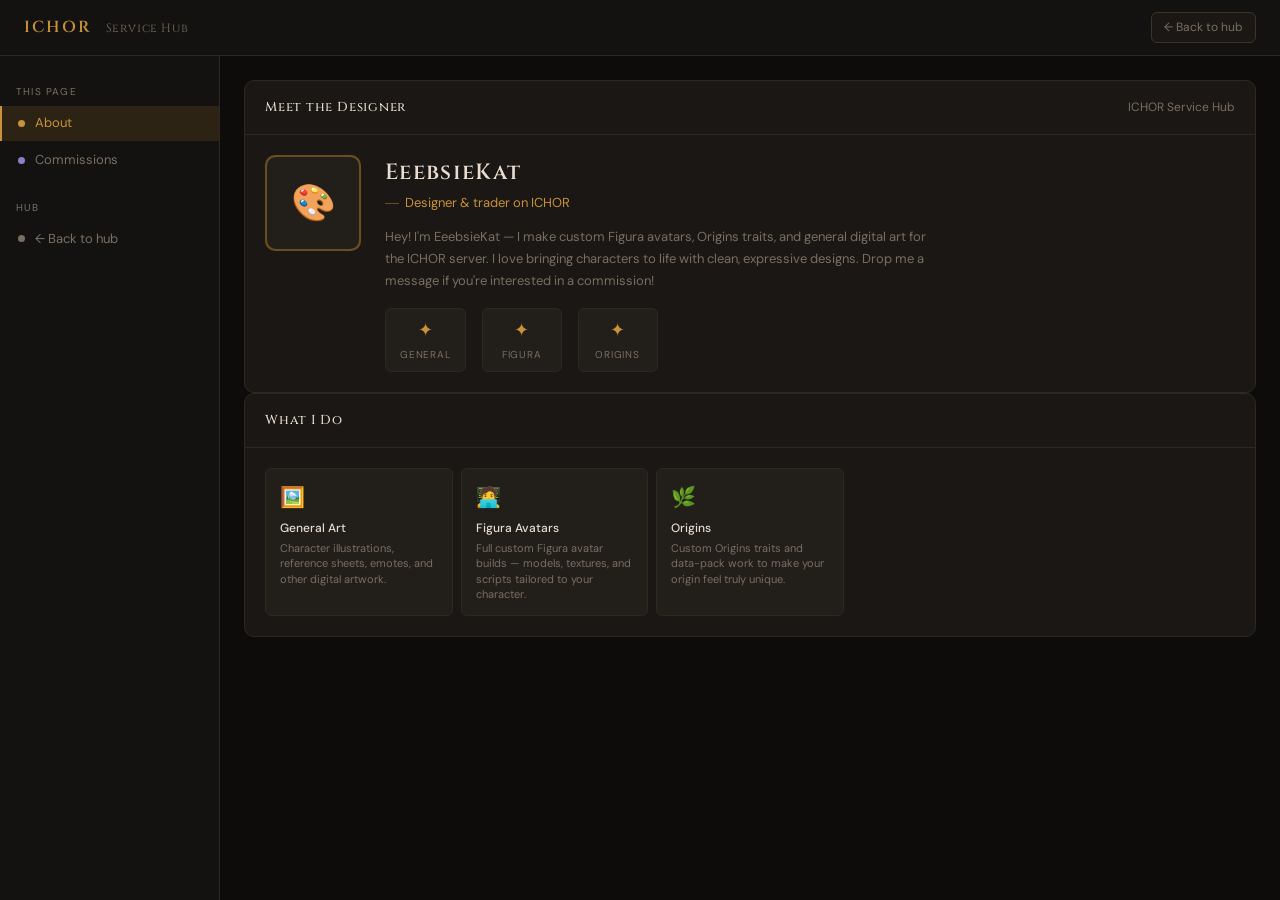
==== designer.html @ 7ddbd387 "Added a designer page! Added designer.html and updated index.html to have it on the sidebar" ====
<!DOCTYPE html>
<html lang="en">
<head>
<meta charset="UTF-8">
<meta name="viewport" content="width=device-width, initial-scale=1.0">
<title>ICHOR Service Hub — Meet the Designer</title>
<link rel="preconnect" href="https://fonts.googleapis.com">
<link href="https://fonts.googleapis.com/css2?family=Cinzel:wght@400;500;600&family=DM+Sans:wght@300;400;500&display=swap" rel="stylesheet">
<style>
:root {
  --bg:#0e0c0b; --bg2:#141210; --surface:#1a1714; --surface2:#221e1a;
  --border:#2e2820; --border2:#3d3428; --text:#e8ddd0; --muted:#7a6e62;
  --accent:#c9913a; --accent-dim:#6b4e20; --accent-glow:#c9913a22;
  --purple:#8b7fc7; --purple-dim:#3d3860;
  --teal:#5fa88a; --teal-dim:#1f3d30;
  --pink:#c97eab; --pink-dim:#4d2640;
  --red:#c0463a; --red-dim:#3d1510;
  --green:#7aab6e; --green-dim:#1f3318;
  --gold:#d4af37; --gold-dim:#4a3d10;
  --r-common:#7aab6e; --r-uncommon:#6eaabf; --r-rare:#8b7fc7;
  --r-epic:#c97eab; --r-unique:#d4793a; --r-legendary:#d4af37;
  --radius:10px; --radius-sm:6px; --t:0.18s ease;
}

*,*::before,*::after{box-sizing:border-box;margin:0;padding:0}
body{font-family:'DM Sans',sans-serif;background:var(--bg);color:var(--text);font-size:14px;line-height:1.6;min-height:100vh}
::-webkit-scrollbar{width:6px} ::-webkit-scrollbar-track{background:var(--bg)} ::-webkit-scrollbar-thumb{background:var(--border2);border-radius:3px}

/* Layout */
.app{display:grid;grid-template-columns:220px 1fr;grid-template-rows:56px 1fr;min-height:100vh}

/* Topbar */
.topbar{grid-column:1/-1;background:var(--bg2);border-bottom:1px solid var(--border);display:flex;align-items:center;padding:0 1.5rem;gap:1rem}
.logo{font-family:'Cinzel',serif;font-size:16px;font-weight:600;color:var(--accent);letter-spacing:.12em;flex-shrink:0}
.logo span{color:var(--muted);font-weight:400;font-size:12px;margin-left:8px;letter-spacing:.05em}
.topbar-right{margin-left:auto;display:flex;align-items:center;gap:8px}
.back-btn{background:var(--surface);border:1px solid var(--border2);border-radius:var(--radius-sm);color:var(--muted);font-family:'DM Sans',sans-serif;font-size:12px;padding:5px 12px;cursor:pointer;transition:var(--t);display:flex;align-items:center;gap:6px;text-decoration:none}
.back-btn:hover{color:var(--text);border-color:var(--accent-dim)}

/* Sidebar */
.sidebar{background:var(--bg2);border-right:1px solid var(--border);padding:1rem 0;display:flex;flex-direction:column;gap:2px;overflow-y:auto}
.nav-sec{padding:.75rem 1rem .25rem;font-size:10px;letter-spacing:.12em;text-transform:uppercase;color:var(--muted)}
.nav-item{display:flex;align-items:center;gap:10px;padding:7px 1rem;font-size:13px;color:var(--muted);cursor:pointer;border-left:2px solid transparent;transition:var(--t);user-select:none}
.nav-item:hover{color:var(--text);background:var(--surface)}
.nav-item.active{color:var(--accent);border-left-color:var(--accent);background:var(--accent-glow)}
.nav-dot{width:7px;height:7px;border-radius:50%;flex-shrink:0}

/* Main */
.main{overflow-y:auto;padding:1.5rem;display:flex;flex-direction:column;gap:1.5rem}

/* Panels */
.panel{background:var(--surface);border:1px solid var(--border);border-radius:var(--radius);overflow:hidden}
.ph{padding:1rem 1.25rem;border-bottom:1px solid var(--border);display:flex;align-items:center;gap:10px;flex-wrap:wrap}
.pt-title{font-family:'Cinzel',serif;font-size:13px;font-weight:500;color:var(--text);letter-spacing:.06em}
.ps{font-size:12px;color:var(--muted);margin-left:auto}
.pb-body{padding:1.25rem}

/* Hero */
.hero{display:grid;grid-template-columns:auto 1fr;gap:1.5rem;align-items:start}
.avatar-wrap{position:relative;flex-shrink:0}
.avatar{width:96px;height:96px;border-radius:var(--radius);background:var(--surface2);border:2px solid var(--accent-dim);display:flex;align-items:center;justify-content:center;font-size:36px;position:relative;overflow:hidden}
.avatar-glow{position:absolute;inset:-1px;border-radius:var(--radius);border:1px solid var(--accent);opacity:.4;pointer-events:none}
.designer-name{font-family:'Cinzel',serif;font-size:22px;font-weight:600;color:var(--text);letter-spacing:.06em;margin-bottom:.2rem}
.designer-handle{font-size:13px;color:var(--accent);margin-bottom:.75rem;display:flex;align-items:center;gap:6px}
.designer-handle::before{content:'';width:14px;height:1px;background:var(--accent-dim)}
.designer-bio{font-size:13px;color:var(--muted);line-height:1.7;max-width:560px}
.stat-row{display:flex;gap:1rem;margin-top:1rem;flex-wrap:wrap}
.stat{background:var(--surface2);border:1px solid var(--border);border-radius:var(--radius-sm);padding:8px 14px;text-align:center;min-width:80px}
.stat-v{font-family:'Cinzel',serif;font-size:18px;color:var(--accent)}
.stat-l{font-size:10px;color:var(--muted);text-transform:uppercase;letter-spacing:.08em;margin-top:1px}

/* Specialties */
.spec-grid{display:grid;grid-template-columns:repeat(auto-fill,minmax(180px,1fr));gap:8px}
.spec-card{background:var(--surface2);border:1px solid var(--border);border-radius:var(--radius-sm);padding:12px 14px;transition:var(--t)}
.spec-card:hover{border-color:var(--border2)}
.spec-icon{font-size:20px;margin-bottom:6px}
.spec-name{font-size:12px;font-weight:500;color:var(--text);margin-bottom:3px}
.spec-desc{font-size:11px;color:var(--muted);line-height:1.4}

/* Commission tabs */
.tabs{display:flex;border-bottom:1px solid var(--border);margin-bottom:1rem}
.tab{padding:8px 14px;font-size:12px;color:var(--muted);cursor:pointer;border-bottom:2px solid transparent;margin-bottom:-1px;transition:var(--t);user-select:none}
.tab:hover{color:var(--text)} .tab.active{color:var(--accent);border-bottom-color:var(--accent)}

/* Gallery grid */
.gallery{display:grid;grid-template-columns:repeat(auto-fill,minmax(240px,1fr));gap:10px}
.gallery-card{background:var(--surface2);border:1px solid var(--border);border-radius:var(--radius-sm);overflow:hidden;transition:var(--t);cursor:default}
.gallery-card:hover{border-color:var(--border2);transform:translateY(-1px)}
.gallery-img{width:100%;aspect-ratio:4/3;background:var(--bg);display:flex;align-items:center;justify-content:center;font-size:32px;color:var(--muted);border-bottom:1px solid var(--border);position:relative;overflow:hidden}
.gallery-img-placeholder{display:flex;flex-direction:column;align-items:center;gap:6px}
.gallery-img-placeholder .ph-label{font-size:10px;color:var(--muted);letter-spacing:.06em;text-transform:uppercase}
.img-url-hint{position:absolute;inset:0;background:rgba(0,0,0,.7);display:flex;align-items:center;justify-content:center;opacity:0;transition:var(--t);font-size:11px;color:var(--muted);text-align:center;padding:1rem}
.gallery-card:hover .img-url-hint{opacity:1}
.gallery-meta{padding:10px 12px}
.gallery-title{font-size:12px;font-weight:500;color:var(--text);margin-bottom:2px}
.gallery-desc{font-size:11px;color:var(--muted);line-height:1.4;margin-bottom:6px}
.gallery-tags{display:flex;flex-wrap:wrap;gap:4px}
.gtag{font-size:10px;padding:2px 6px;border-radius:3px;font-weight:500}
.gtag.general{background:var(--teal-dim);color:var(--teal)}
.gtag.figura{background:var(--purple-dim);color:var(--purple)}
.gtag.origins{background:var(--pink-dim);color:var(--pink)}
.gtag.other{background:var(--gold-dim);color:var(--gold)}

/* Empty gallery state */
.gallery-empty{grid-column:1/-1;border:1px dashed var(--border);border-radius:var(--radius-sm);padding:2rem;text-align:center;color:var(--muted);font-size:13px}
.gallery-empty a{color:var(--accent);text-decoration:none}
.gallery-empty a:hover{text-decoration:underline}

/* Section label */
.section-label{font-size:10px;letter-spacing:.12em;text-transform:uppercase;color:var(--muted);margin-bottom:.5rem}

/* Divider */
.divider{height:1px;background:var(--border);margin:.5rem 0}

/* Util */
.hidden{display:none!important}

@media(max-width:700px){
  .app{grid-template-columns:1fr;grid-template-rows:56px auto 1fr}
  .sidebar{grid-row:2;flex-direction:row;flex-wrap:wrap;padding:.5rem;border-right:none;border-bottom:1px solid var(--border);overflow-x:auto}
  .nav-sec{display:none}
  .nav-item{border-left:none;border-bottom:2px solid transparent;padding:6px 10px;font-size:12px}
  .nav-item.active{border-left-color:transparent;border-bottom-color:var(--accent)}
  .hero{grid-template-columns:1fr}
  .avatar{width:72px;height:72px;font-size:28px}
  .gallery{grid-template-columns:1fr}
  .spec-grid{grid-template-columns:1fr 1fr}
}
</style>
</head>
<body>
<div class="app">
  <header class="topbar">
    <div class="logo">ICHOR <span>Service Hub</span></div>
    <div class="topbar-right">
      <a class="back-btn" href="index.html">← Back to hub</a>
    </div>
  </header>

  <nav class="sidebar">
    <div class="nav-sec">This page</div>
    <div class="nav-item active" data-sec="about"><div class="nav-dot" style="background:var(--accent)"></div>About</div>
    <div class="nav-item" data-sec="commissions"><div class="nav-dot" style="background:var(--purple)"></div>Commissions</div>
    <div class="nav-sec" style="margin-top:.5rem">Hub</div>
    <div class="nav-item" onclick="location.href='index.html'"><div class="nav-dot" style="background:var(--muted)"></div>← Back to hub</div>
  </nav>

  <main class="main">

    <!-- ABOUT -->
    <section id="sec-about">

      <!-- Hero card -->
      <div class="panel">
        <div class="ph">
          <div class="pt-title">Meet the Designer</div>
          <div class="ps">ICHOR Service Hub</div>
        </div>
        <div class="pb-body">
          <div class="hero">
            <div class="avatar-wrap">
              <div class="avatar">
                🎨
                <div class="avatar-glow"></div>
              </div>
            </div>
            <div>
              <!-- ✏️  Replace "EeebsieKat" and bio below with your real info -->
              <div class="designer-name">EeebsieKat</div>
              <div class="designer-handle">Designer &amp; trader on ICHOR</div>
              <div class="designer-bio">
                Hey! I'm EeebsieKat — I make custom Figura avatars, Origins traits, and general digital art for the ICHOR server. I love bringing characters to life with clean, expressive designs. Drop me a message if you're interested in a commission!
              </div>
              <div class="stat-row">
                <div class="stat"><div class="stat-v">✦</div><div class="stat-l">General</div></div>
                <div class="stat"><div class="stat-v">✦</div><div class="stat-l">Figura</div></div>
                <div class="stat"><div class="stat-v">✦</div><div class="stat-l">Origins</div></div>
                <!-- ✏️  Optionally replace ✦ with commission counts, e.g. "12" -->
              </div>
            </div>
          </div>
        </div>
      </div>

      <!-- Specialties -->
      <div class="panel">
        <div class="ph"><div class="pt-title">What I Do</div></div>
        <div class="pb-body">
          <div class="spec-grid">
            <div class="spec-card">
              <div class="spec-icon">🖼️</div>
              <div class="spec-name">General Art</div>
              <div class="spec-desc">Character illustrations, reference sheets, emotes, and other digital artwork.</div>
            </div>
            <div class="spec-card">
              <div class="spec-icon">🧑‍💻</div>
              <div class="spec-name">Figura Avatars</div>
              <div class="spec-desc">Full custom Figura avatar builds — models, textures, and scripts tailored to your character.</div>
            </div>
            <div class="spec-card">
              <div class="spec-icon">🌿</div>
              <div class="spec-name">Origins</div>
              <div class="spec-desc">Custom Origins traits and data-pack work to make your origin feel truly unique.</div>
            </div>
            <!-- ✏️  Add or remove spec cards as needed -->
          </div>
        </div>
      </div>

    </section>

    <!-- COMMISSIONS -->
    <section id="sec-commissions" class="hidden">

      <!-- Filter tabs -->
      <div class="panel">
        <div class="ph"><div class="pt-title">Previous Commissions</div><div class="ps" id="gallery-count">Loading...</div></div>
        <div class="pb-body">
          <div class="tabs" id="gallery-tabs">
            <div class="tab active" data-filter="all">All</div>
            <div class="tab" data-filter="general">General</div>
            <div class="tab" data-filter="figura">Figura</div>
            <div class="tab" data-filter="origins">Origins</div>
          </div>
          <div class="gallery" id="gallery-grid">
            <!-- Populated by JS from commissions array below -->
          </div>
        </div>
      </div>

    </section>

  </main>
</div>

<script>
/* =====================================================================
   COMMISSIONS DATA
   ✏️  Edit this array to add your commissions!
   Each entry:
     title    — commission name / client handle
     desc     — short description
     type     — "general" | "figura" | "origins"
     tags     — extra tags to display (optional)
     img      — URL to image (leave "" for placeholder)
   ===================================================================== */
const COMMISSIONS = [
  {
    title: "Commission Title",
    desc: "Description of the commission — what it was, who it was for, etc.",
    type: "general",
    tags: ["Character art"],
    img: ""
  },
  {
    title: "Full Figura Avatar",
    desc: "A complete Figura avatar build including model, textures, and animation.",
    type: "figura",
    tags: ["Avatar", "Model"],
    img: ""
  },
  {
    title: "Custom Origin",
    desc: "A bespoke Origins origin with unique powers and lore-fitting abilities.",
    type: "origins",
    tags: ["Data pack"],
    img: ""
  },
  /* ✏️  Copy and paste more entries here, e.g.:
  {
    title: "Another Commission",
    desc: "...",
    type: "figura",
    tags: ["Something"],
    img: "https://i.imgur.com/yourimage.png"
  },
  */
];

/* ---- Gallery renderer ---- */
let activeFilter = 'all';

function buildCard(c) {
  const imgContent = c.img
    ? `<img src="${c.img}" alt="${c.title}" style="width:100%;height:100%;object-fit:cover;display:block">`
    : `<div class="gallery-img-placeholder">
         <span>🖼️</span>
         <span class="ph-label">Image placeholder</span>
       </div>
       <div class="img-url-hint">Add an image URL<br>in the commissions array</div>`;

  const typeTags = `<span class="gtag ${c.type}">${c.type.charAt(0).toUpperCase()+c.type.slice(1)}</span>`;
  const extraTags = (c.tags||[]).map(t=>`<span class="gtag other">${t}</span>`).join('');

  return `<div class="gallery-card">
    <div class="gallery-img">${imgContent}</div>
    <div class="gallery-meta">
      <div class="gallery-title">${c.title}</div>
      <div class="gallery-desc">${c.desc}</div>
      <div class="gallery-tags">${typeTags}${extraTags}</div>
    </div>
  </div>`;
}

function renderGallery() {
  const grid = document.getElementById('gallery-grid');
  const count = document.getElementById('gallery-count');
  const list = activeFilter === 'all'
    ? COMMISSIONS
    : COMMISSIONS.filter(c => c.type === activeFilter);

  if (!list.length) {
    grid.innerHTML = `<div class="gallery-empty">
      No commissions yet in this category.<br>
      <a href="#" onclick="return false">Add some to the COMMISSIONS array in the script!</a>
    </div>`;
  } else {
    grid.innerHTML = list.map(buildCard).join('');
  }

  const total = COMMISSIONS.length;
  count.textContent = activeFilter === 'all'
    ? `${total} commission${total!==1?'s':''}`
    : `${list.length} of ${total}`;
}

document.getElementById('gallery-tabs').addEventListener('click', e => {
  const tab = e.target.closest('.tab');
  if (!tab) return;
  document.querySelectorAll('#gallery-tabs .tab').forEach(t => t.classList.remove('active'));
  tab.classList.add('active');
  activeFilter = tab.dataset.filter;
  renderGallery();
});

/* ---- Sidebar nav ---- */
document.querySelectorAll('.nav-item[data-sec]').forEach(item => {
  item.addEventListener('click', () => {
    document.querySelectorAll('.nav-item[data-sec]').forEach(n => n.classList.remove('active'));
    item.classList.add('active');

    const sec = item.dataset.sec;
    document.getElementById('sec-about').classList.toggle('hidden', sec !== 'about');
    document.getElementById('sec-commissions').classList.toggle('hidden', sec !== 'commissions');

    if (sec === 'commissions') renderGallery();
  });
});

// Initial render for gallery count in sidebar label
renderGallery();
</script>
</body>
</html>
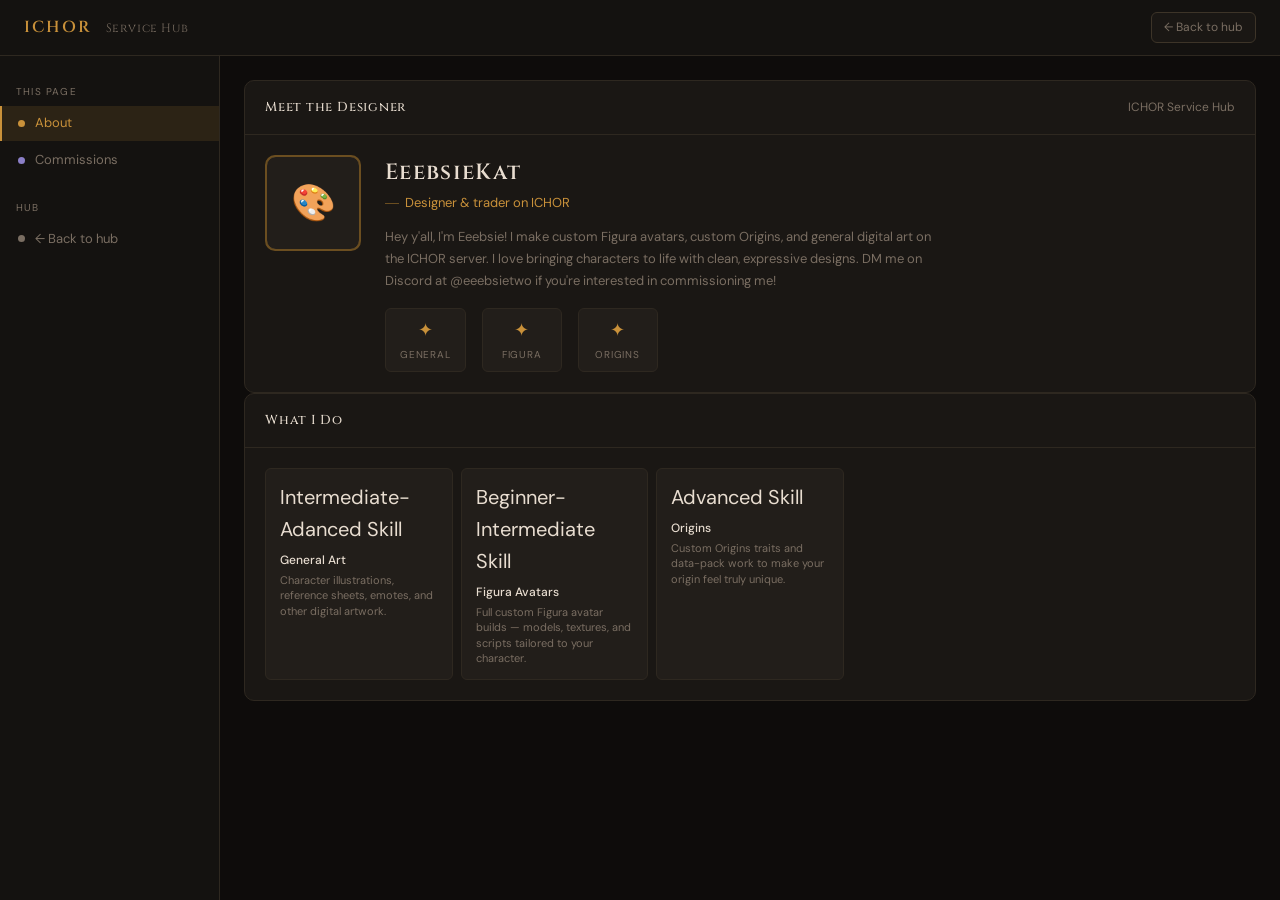
==== commit e2d6c9bd: "Personalized designer.html!" ====
--- a/designer.html
+++ b/designer.html
@@ -165,17 +165,16 @@
               </div>
             </div>
             <div>
-              <!-- ✏️  Replace "EeebsieKat" and bio below with your real info -->
+              <!-- Replace "EeebsieKat" and bio below with your real info -->
               <div class="designer-name">EeebsieKat</div>
               <div class="designer-handle">Designer &amp; trader on ICHOR</div>
               <div class="designer-bio">
-                Hey! I'm EeebsieKat — I make custom Figura avatars, Origins traits, and general digital art for the ICHOR server. I love bringing characters to life with clean, expressive designs. Drop me a message if you're interested in a commission!
+                Hey y'all, I'm Eeebsie! I make custom Figura avatars, custom Origins, and general digital art on the ICHOR server. I love bringing characters to life with clean, expressive designs. DM me on Discord at @eeebsietwo if you're interested in commissioning me!
               </div>
               <div class="stat-row">
                 <div class="stat"><div class="stat-v">✦</div><div class="stat-l">General</div></div>
                 <div class="stat"><div class="stat-v">✦</div><div class="stat-l">Figura</div></div>
                 <div class="stat"><div class="stat-v">✦</div><div class="stat-l">Origins</div></div>
-                <!-- ✏️  Optionally replace ✦ with commission counts, e.g. "12" -->
               </div>
             </div>
           </div>
@@ -188,21 +187,20 @@
         <div class="pb-body">
           <div class="spec-grid">
             <div class="spec-card">
-              <div class="spec-icon">🖼️</div>
+              <div class="spec-icon">Intermediate-Adanced Skill</div>
               <div class="spec-name">General Art</div>
               <div class="spec-desc">Character illustrations, reference sheets, emotes, and other digital artwork.</div>
             </div>
             <div class="spec-card">
-              <div class="spec-icon">🧑‍💻</div>
+              <div class="spec-icon">Beginner-Intermediate Skill</div>
               <div class="spec-name">Figura Avatars</div>
               <div class="spec-desc">Full custom Figura avatar builds — models, textures, and scripts tailored to your character.</div>
             </div>
             <div class="spec-card">
-              <div class="spec-icon">🌿</div>
+              <div class="spec-icon">Advanced Skill</div>
               <div class="spec-name">Origins</div>
               <div class="spec-desc">Custom Origins traits and data-pack work to make your origin feel truly unique.</div>
             </div>
-            <!-- ✏️  Add or remove spec cards as needed -->
           </div>
         </div>
       </div>
@@ -246,35 +244,40 @@
    ===================================================================== */
 const COMMISSIONS = [
   {
-    title: "Commission Title",
-    desc: "Description of the commission — what it was, who it was for, etc.",
+    title: "Vampire Figura Model",
+    desc: "For @mickeymoused on the ICHOR server, I made a vampire model!",
+    type: "figura",
+    tags: ["Avatar", "Model", "Animations", "Scripts"],
+    img: "https://cdn.discordapp.com/attachments/1504533946103369949/1504533946711670936/bat.gif?ex=6a08a76d&is=6a0755ed&hm=65067e0dd308ca97a41172097a9c9abde792283c50c2a17a922538c84f937bdc&"
+  },
+  {
+    title: "Zumasu Figura Model",
+    desc: "For @goated1548 on the ICHOR server, I made a Zumasu model!",
+    type: "figura",
+    tags: ["Avatar", "Model", "Scripts"],
+    img: "https://cdn.discordapp.com/attachments/1503780637838938222/1503780638061498520/ZUMASA.gif?ex=6a088cdb&is=6a073b5b&hm=fa2790fa18755a063be63d12a46d89dd8a2ab8dcaab7ad0ca085860872f7629f"
+  },
+  {
+    title: "Inktohol Origin",
+    desc: "I made this origin for myself, it's what I use on the ICHOR server'",
+    type: "origins",
+    tags: ["Data pack", "MCFunctions"],
+    img: "https://cdn.discordapp.com/attachments/1503332765377237035/1503332958595973140/origins-image-generator_1-4-2026_3-40-2.png?ex=6a08e62b&is=6a0794ab&hm=93987c2887755b3e2ed5807d6bd0de4c3d4bff23e89c4ca13dfdb7236f1f1eb3"
+  },
+  {
+    title: "Hollow Knight Style drawing pt.1",
+    desc: "This was more of a giveaway, but I drew one of @moonynoomy's OCs from Nii's Art Corner'",
     type: "general",
-    tags: ["Character art"],
-    img: ""
+    tags: ["Art", "GW"],
+    img: "https://cdn.discordapp.com/attachments/1498050436278521946/1501377477048668332/Moony.png?ex=6a08607c&is=6a070efc&hm=8d253fea6cccd1659dc838d94f2cfd0beda4e8f3e6a9216b55ba261a6f17653b"
   },
   {
-    title: "Full Figura Avatar",
-    desc: "A complete Figura avatar build including model, textures, and animation.",
-    type: "figura",
-    tags: ["Avatar", "Model"],
-    img: ""
-  },
-  {
-    title: "Custom Origin",
-    desc: "A bespoke Origins origin with unique powers and lore-fitting abilities.",
-    type: "origins",
-    tags: ["Data pack"],
-    img: ""
-  },
-  /* ✏️  Copy and paste more entries here, e.g.:
-  {
-    title: "Another Commission",
-    desc: "...",
-    type: "figura",
-    tags: ["Something"],
-    img: "https://i.imgur.com/yourimage.png"
-  },
-  */
+    title: "Hollow Knight Style drawing pt.2",
+    desc: "This was more of a giveaway, but I drew one of @souppurr's OCs from Nii's Art Corner'",
+    type: "general",
+    tags: ["Art", "GW"],
+    img: "https://cdn.discordapp.com/attachments/1498140317830873088/1504970707455574016/SOUPPURRFINIS.webp?ex=6a08ecb1&is=6a079b31&hm=546c25acd03cc46afe9b743adf0de58785ead265a7945b45eeacee68fc3ee728"
+  }
 ];
 
 /* ---- Gallery renderer ---- */
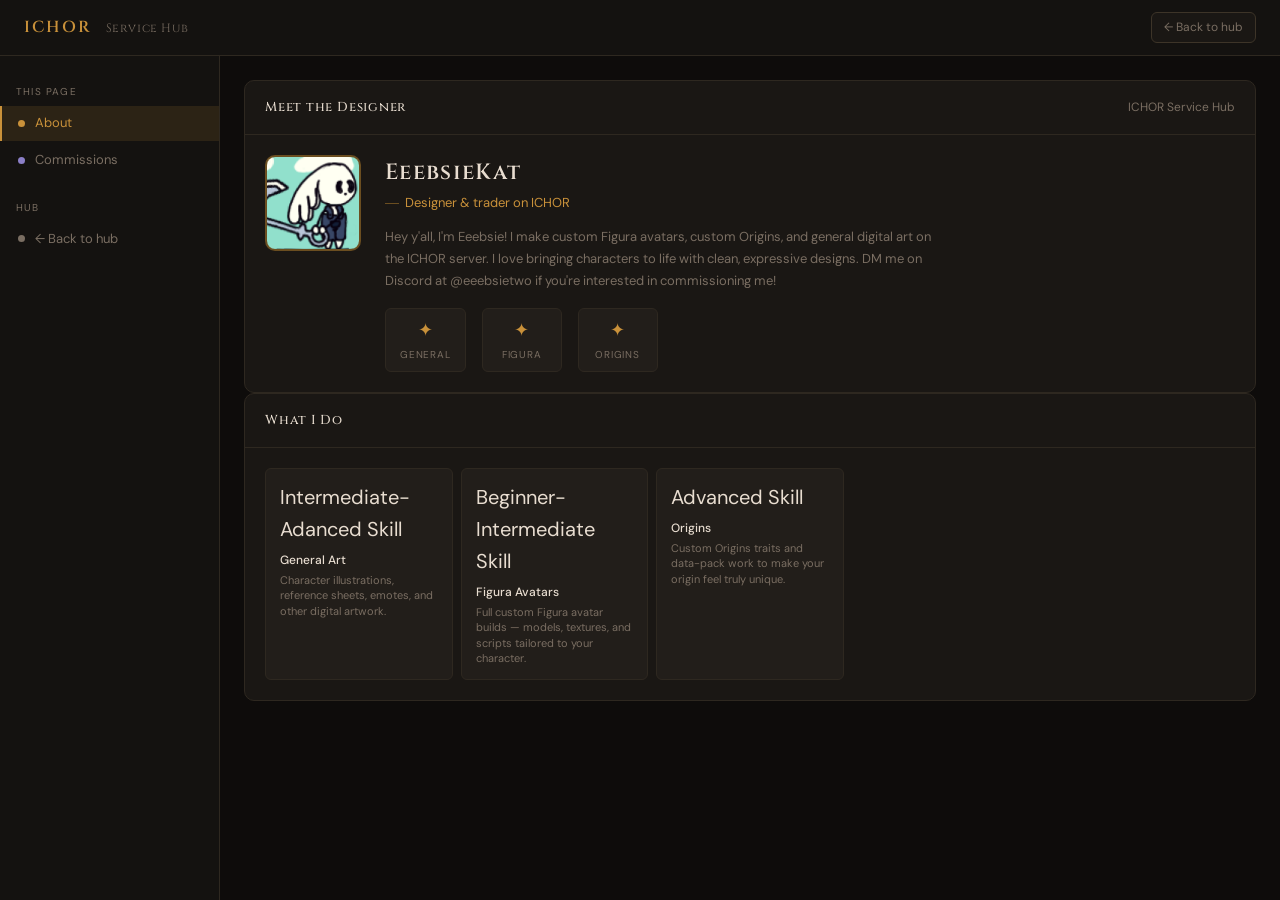
==== commit a619aa25: "Updated avatar from an emoji to my pfp" ====
--- a/designer.html
+++ b/designer.html
@@ -160,7 +160,7 @@
           <div class="hero">
             <div class="avatar-wrap">
               <div class="avatar">
-                🎨
+                <img src="bbunnyanchor.png" alt="Avatar" height="120px">
                 <div class="avatar-glow"></div>
               </div>
             </div>
@@ -287,7 +287,6 @@
   const imgContent = c.img
     ? `<img src="${c.img}" alt="${c.title}" style="width:100%;height:100%;object-fit:cover;display:block">`
     : `<div class="gallery-img-placeholder">
-         <span>🖼️</span>
          <span class="ph-label">Image placeholder</span>
        </div>
        <div class="img-url-hint">Add an image URL<br>in the commissions array</div>`;
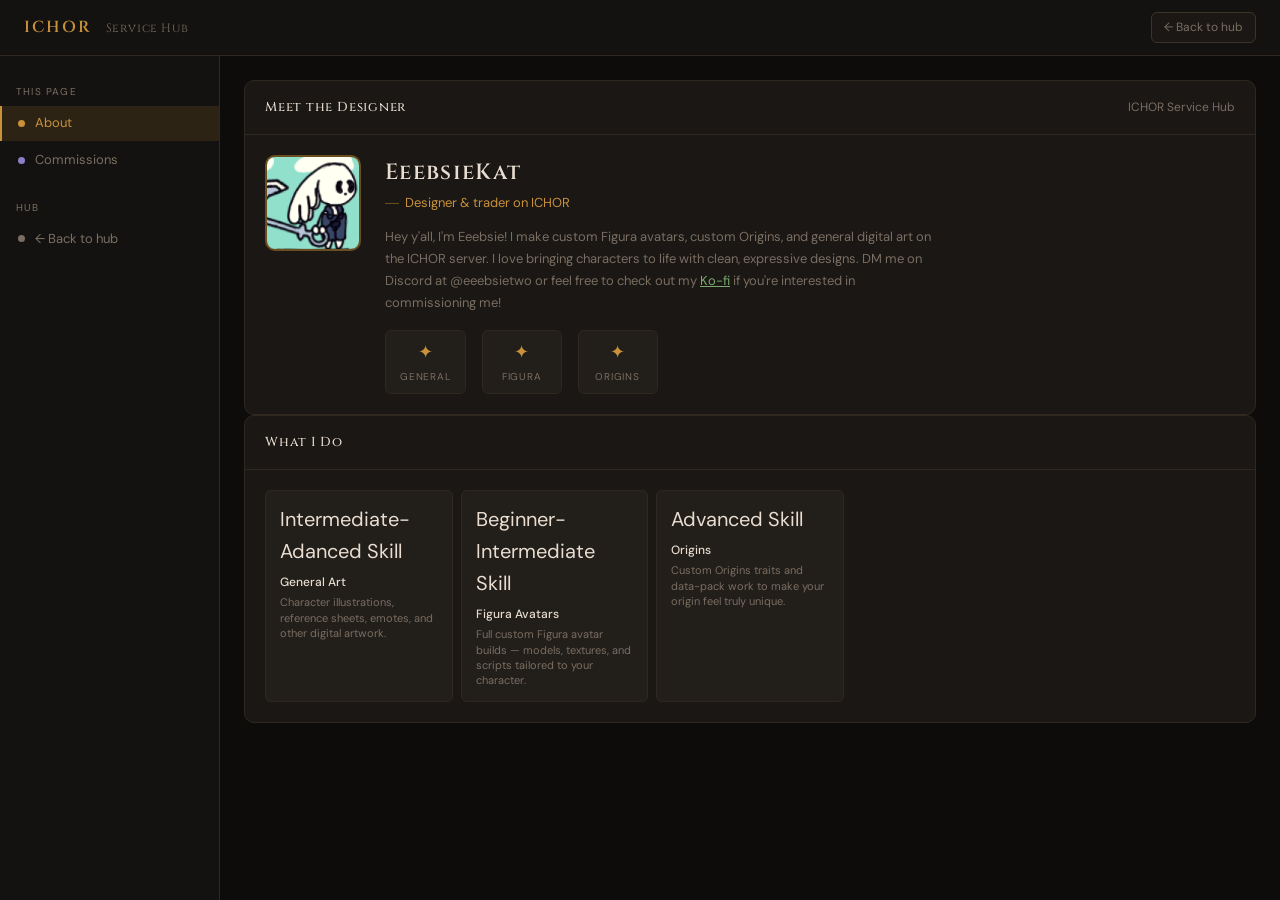
==== commit 7378f8e4: "Updated bio" ====
--- a/designer.html
+++ b/designer.html
@@ -126,6 +126,14 @@
   .gallery{grid-template-columns:1fr}
   .spec-grid{grid-template-columns:1fr 1fr}
 }
+a {
+  color: var(--green);
+}
+
+/* Style for specific states */
+a:visited { color: var(--green-dim); }
+a:hover   { color: var(--pink); }
+a:active  { color: var(--red); }
 </style>
 </head>
 <body>
@@ -169,7 +177,7 @@
               <div class="designer-name">EeebsieKat</div>
               <div class="designer-handle">Designer &amp; trader on ICHOR</div>
               <div class="designer-bio">
-                Hey y'all, I'm Eeebsie! I make custom Figura avatars, custom Origins, and general digital art on the ICHOR server. I love bringing characters to life with clean, expressive designs. DM me on Discord at @eeebsietwo if you're interested in commissioning me!
+                Hey y'all, I'm Eeebsie! I make custom Figura avatars, custom Origins, and general digital art on the ICHOR server. I love bringing characters to life with clean, expressive designs. DM me on Discord at @eeebsietwo or feel free to check out my <a href="https://ko-fi.com/eeebsiekat">Ko-fi</a> if you're interested in commissioning me!
               </div>
               <div class="stat-row">
                 <div class="stat"><div class="stat-v">✦</div><div class="stat-l">General</div></div>
